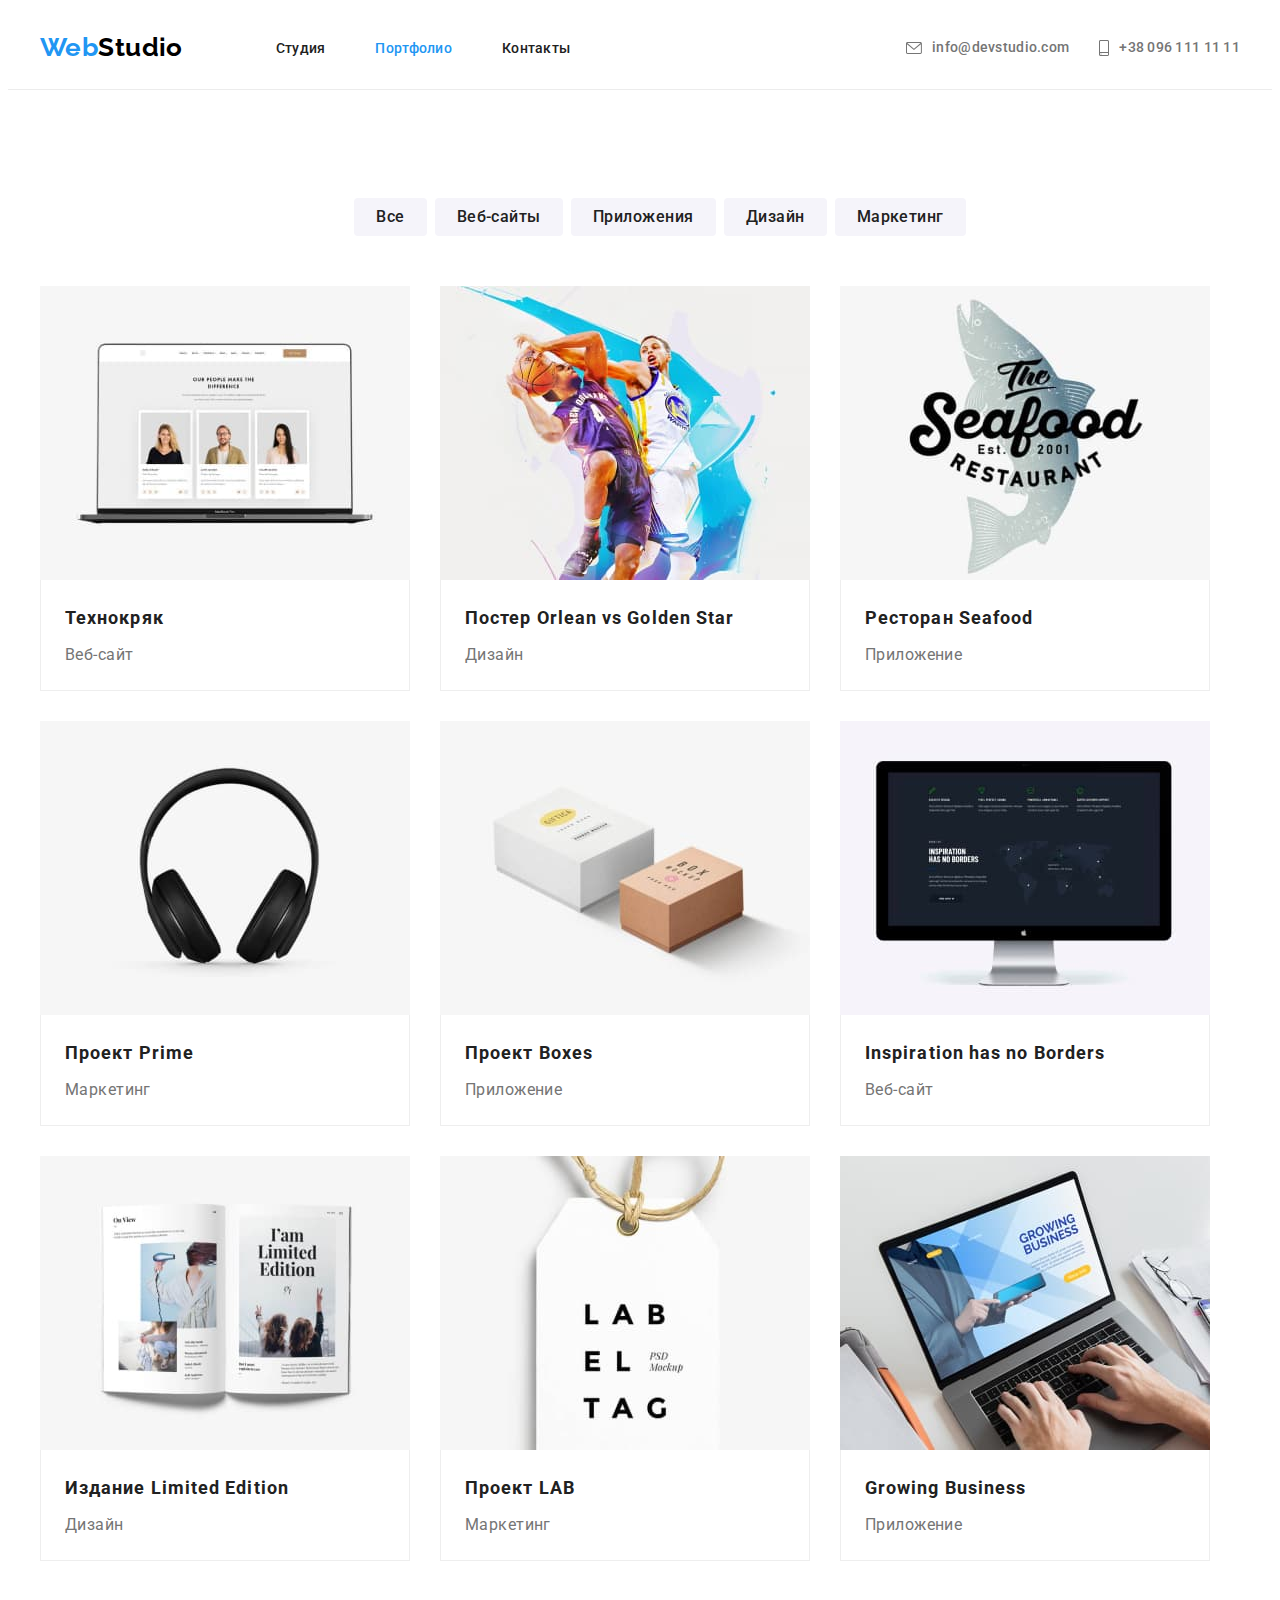
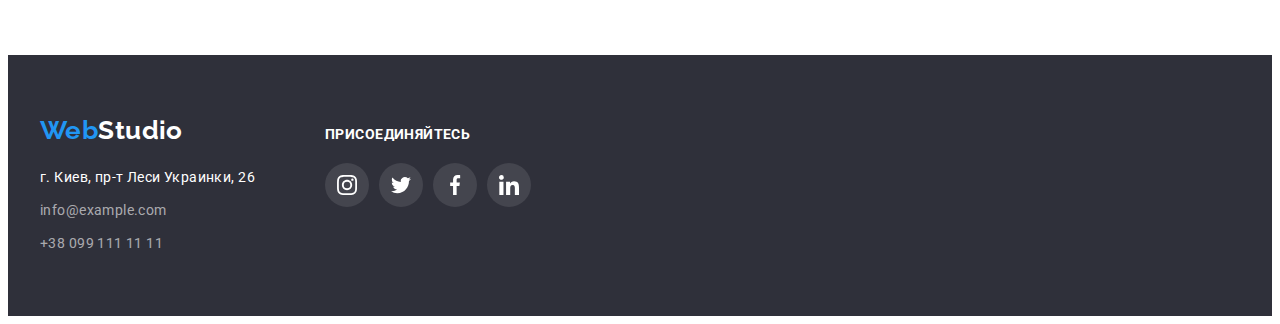
==== portfolio.html @ ef355567 "copy files" ====
<!DOCTYPE html>
<html lang="ru">

<head>
    <meta charset="UTF-8">
    <meta http-equiv="X-UA-Compatible" content="IE=edge">
    <meta name="viewport" content="width=device-width, initial-scale=1.0">
    <title>Document</title>
    <link rel="preconnect" href="https://fonts.googleapis.com">
<link rel="preconnect" href="https://fonts.gstatic.com" crossorigin>
<link href="https://fonts.googleapis.com/css2?family=Raleway:wght@700&family=Roboto:wght@400;500;700;900&display=swap" rel="stylesheet">
    <link rel="stylesheet" href="https://cdnjs.cloudflare.com/ajax/libs/modern-normalize/1.1.0/modern-normalize.min.css" integrity="sha512-wpPYUAdjBVSE4KJnH1VR1HeZfpl1ub8YT/NKx4PuQ5NmX2tKuGu6U/JRp5y+Y8XG2tV+wKQpNHVUX03MfMFn9Q==" crossorigin="anonymous" referrerpolicy="no-referrer" />
    <link rel="stylesheet" href="./css/style.css">
</head>

<body>
    <!-- HEADER -->
    <header>
        <div class="page-header container">
            <nav class="page-nav">
                <a href="./index.html" class="logo link"> <span class="logo-accent">Web</span>Studio</a>
                <ul class="menu list">
                    <li class="menu-item"><a href="./index.html" class="menu-link link">Студия</a> </li>
                    <li class="menu-item"><a href="./portfolio.html" class="menu-link link current">Портфолио</a></li>
                    <li class="menu-item"><a href="./index.html" class="menu-link link">Контакты</a></li>
                </ul>
            </nav>

            <ul class="contact-header list">
                <li class="contact-header-link"><a href="mailto:info@devstudio.com" class="contact-link link">
                    <svg class="contact-icon" width="16" height="12">
                        <use href="./images/icons.svg#envelope"></use>
                    </svg>
                    info@devstudio.com</a></li>
                <li class="contact-header-link"><a href="tel:+380961111111" class="contact-link link">
                    <svg class="contact-icon" width="10" height="16">
                        <use href="./images/icons.svg#smartphone" ></use>
                    </svg>
                    +38 096 111 11 11</a></li>
            </ul>
        </div>
    </header>

<!--------------------- MAIN ----------------->
    <main>
        <section class="portfolio section">
            <h1 class="visually-hidden">Портфолио</h1>

<!-------------- FILTER ------------------>
            <div class="container">
                <ul class="filter">
                    <li class="filter-item list">
                        <button type="button" class="filter-btn">Все</button>
                    </li>
                    <li class="filter-item list">
                        <button type="button" class="filter-btn">Веб-сайты</button>
                    </li>
                    <li class="filter-item list">
                        <button type="button" class="filter-btn">Приложения</button>
                    </li>
                    <li class="filter-item list">
                        <button type="button" class="filter-btn">Дизайн</button>
                    </li>
                    <li class="filter-item list">
                        <button type="button" class="filter-btn">Маркетинг</button>
                    </li>
                </ul>


<!--------- CARDS -------------------->

                <ul class="portfolio-cards list">
                    <li class="cards-item list">
                        <a class="card-item-link link" href="">
                            <img src="./portfolio-images/project1.jpg" alt="ноутбук" width="370">
                            <div class="cards-description">
                                <h2 class="cards-title">Технокряк</h2>
                                <p class="cards-sign">Веб-сайт</p>
                            </div>
                        </a>
                    </li>

                    <li class="cards-item list">
                        <a class="card-item-link link" href="">
                            <img src="./portfolio-images/project2.jpg" alt="баскетболисты" width="370">
                            <div class="cards-description">
                                <h2 class="cards-title">Постер <span lang="en">Orlean vs Golden Star</span> </h2>
                                <p class="cards-sign">Дизайн</p>
                            </div>
                        </a>
                    </li>

                    <li class="cards-item list">
                        <a class="card-item-link link" href="">
                            <img src="./portfolio-images/project3.jpg" alt="логотип рыбного ресторана" width="370">
                            <div class="cards-description">
                                <h2 class="cards-title">Ресторан <span lang="en">Seafood</span></h2>
                                <p class="cards-sign">Приложение</p>
                            </div>
                        </a>
                    </li>

                    <li class="cards-item list">
                        <a class="card-item-link link" href="">
                            <img src="./portfolio-images/project4.jpg" alt="наушники" width="370">
                            <div class="cards-description">
                                <h2 class="cards-title">Проект <span lang="en">Prime</span></h2>
                                <p class="cards-sign">Маркетинг</p>
                            </div>
                        </a>
                    </li>

                    <li class="cards-item list">
                        <a class="card-item-link link" href="">
                            <img src="./portfolio-images/project5.jpg" alt="две коробки" width="370">
                            <div class="cards-description">
                                <h2 class="cards-title">Проект <span lang="en">Boxes</span></h2>
                                <p class="cards-sign">Приложение</p>
                            </div>
                        </a>
                    </li>

                    <li class="cards-item list">
                        <a class="card-item-link link" href="">
                            <img src="./portfolio-images/project6.jpg" alt="монитор компьютера" width="370">
                            <div class="cards-description">
                                <h2 class="cards-title" lang="en">Inspiration has no Borders</h2>
                                <p class="cards-sign">Веб-сайт</p>
                            </div>
                        </a>
                    </li>

                    <li class="cards-item list">
                        <a class="card-item-link link" href="">
                            <img src="./portfolio-images/project7.jpg" alt="разворот журнала" width="370">
                            <div class="cards-description">
                                <h2 class="cards-title">Издание <span lang="en">Limited Edition</span></h2>
                                <p class="cards-sign">Дизайн</p>
                            </div>
                        </a>
                    </li>

                    <li class="cards-item list">
                        <a class="card-item-link link" href="">
                            <img src="./portfolio-images/project8.jpg" alt="бумажный ярлык" width="370">
                            <div class="cards-description">
                                <h2 class="cards-title">Проект <span lang="en">LAB</span></h2>
                                <p class="cards-sign">Маркетинг</p>
                            </div>
                        </a>
                    </li>

                    <li class="cards-item list">
                        <a class="card-item-link link" href="">
                            <img src="./portfolio-images/project9.jpg" alt="работа за ноутбуком" width="370">
                            <div class="cards-description">
                                <h2 class="cards-title" lang="en">Growing Business</h2>
                                <p class="cards-sign">Приложение</p>
                            </div>
                        </a>
                    </li>
                </ul>
            </div>
        </section>
        
    </main>

    <!-- FOOTER -->
    <footer class="footer">
        <div class="container">
            <div>
            <a href="./index.html" class="logo-footer link"> <span class="logo-accent">Web</span>Studio</a>
            <address>
                <ul class="footer-list list">
                    <li class="footer-item"><a class="adress link" href="https://goo.gl/maps/LRwirKpvr18zqSGr9" target="_blank" rel="noopener noreferrer">г. Киев, пр-т Леси Украинки, 26</a> </li>
                    <li class="footer-item"><a class="contact-footer link" href="mailto:info@example.com">info@example.com</a></li>
                    <li class="footer-item"><a class="contact-footer link" href="tel:+380991111111">+38 099 111 11 11</a></li>
                </ul>
            </address>
            </div>
            <div class="footer-invitation">
                <p class="footer-invitation-text">присоединяйтесь</p>
                <ul class="footer-social-list list">
                    <li class="footer-social-list-item">
                        <a class="footer-social-list-link link" href="">
                            <svg class="footer-social-list-icon" width="20" height="20">
                                <use href="./images/icons.svg#instagram"></use>
                            </svg>
                        </a> 
                    </li>
                    <li class="footer-social-list-item">
                        <a class="footer-social-list-link link" href="">
                            <svg class="footer-social-list-icon" width="20" height="20">
                                <use href="./images/icons.svg#twitter"></use>
                            </svg>
                        </a> 
                    </li>
                    <li class="footer-social-list-item">
                        <a class="footer-social-list-link link" href="">
                            <svg class="footer-social-list-icon" width="20" height="20">>
                                <use href="./images/icons.svg#facebook"></use>
                            </svg>
                        </a> 
                    </li>
                    <li class="footer-social-list-item">
                        <a class="footer-social-list-link link" href="">
                            <svg class="footer-social-list-icon" width="20" height="20">
                                <use href="./images/icons.svg#linkedin"></use>
                            </svg>
                        </a> 
                    </li>
                </ul>
            </div>
        </div>
    </footer>
</body>

</html>
---- css/style.css ----
:root {
  --title-text-color: #212121;
  --title-text-color-dark-bkg: #ffffff;
  --title-text-color-accent: #2196f3;
  --text-color: #757575;
  --text-color-dark-bkg: rgba(255, 255, 255, 0.6);
  --dark-background: #2f303a;
  --light-dark-background: #f5f4fa;
  --white-color: #ffffff;
  --black-color: #000000;
  --button-hover: #188ce8;
  --border-color: #eeeeee;
  --border-header: #ECECEC;
  --icon-color: #afb1b8;
}

body {
  font-family: "Roboto", sans-serif;
  font-size: 14px;
  letter-spacing: 0.03em;
  color: var(--text-color);
  background-color: var(--white-color);
}
h1,
h2,
h3,
h4,
p {
  margin: 0;
}

address {
  font-style: normal;
}
.ul,
ol {
  margin-top: 0;
  margin-bottom: 0;
  margin-left: 0;
}
.container {
  width: 1200px;
  margin: 0 auto;
  padding: 0 15px;
}
.visually-hidden {
  position: absolute;
  white-space: nowrap;
  width: 1px;
  height: 1px;
  overflow: hidden;
  border: 0;
  padding: 0;
  clip: rect(0 0 0 0);
  clip-path: inset(50%);
  margin: -1px;
}

button {
  display: block;
  margin: 0 auto;
  padding: 10px 32px;
  cursor: pointer;
  box-shadow: 0px 4px 4px rgb(0 0 0 / 15%);
  border: none;
  border-radius: 4px;
}

img {
  display: block;
  max-width: 100%;
  height: auto;
}

h2 {
  font-weight: 700;
  font-size: 36px;
  line-height: 1.17;
  color: var(--title-text-color);
}

.link {
  text-decoration: none;
  color: inherit;
  margin: 0;
}

.list {
  list-style: none;
  padding-left: 0;
  margin: 0;
}

.section {
  padding: 94px 0;
}

/* ----------COMPONENTS----------- */
.logo {
  font-family: "Raleway", sans-serif;
  font-weight: 700;
  font-size: 26px;
  line-height: 1.19;
  color: var(--black-color);
  margin-right: 93px;
  align-items: center;
  padding-top: 24px;
  padding-bottom: 24px;
}

.logo-accent {
  color: var(--title-text-color-accent);
}

/* -----------HEADER ------------*/
.page-header {
  display: flex;
  align-items: center;
  }

header {
border-bottom: 1px solid var(--border-header);
}
.page-nav {
  display: flex;
}

.menu {
  display: flex;
  padding-top: 32px;
  padding-bottom: 32px;
}

.menu-item:not(:last-child) {
  margin-right: 50px;
}

.menu-link {
  font-weight: 500;
  line-height: 1.14;
  letter-spacing: 0.02em;
  color: var(--title-text-color);
}

.contact-header {
  display: flex;
  margin-left: auto;
}

.contact-link {
  display: flex;
  align-items: center;
  font-weight: 500;
  line-height: 1.14;
  letter-spacing: 0.02em;
  color: var(--text-color);
  }

.contact-header-link:not(:last-child) {
  margin-right: 30px;
}
.menu-link:hover,
.menu-link:focus {
  color: var(--title-text-color-accent);
}

.contact-link:hover,
.contact-link:focus {
  color: var(--title-text-color-accent);
}

.contact-icon {
  margin-right: 10px;
  fill: currentColor;
}

.current {
  color: var(--title-text-color-accent);
}

/* -------HERO----------- */
.hero {
  background-color: #C4C4C4;
  box-shadow: 0px 4px 4px rgba(0, 0, 0, 0.25);
  padding: 200px 0;
  background-image: linear-gradient(rgba(47, 48, 58, 0.4), rgba(47, 48, 58, 0.4)), url("../images/hero-photo.jpg");
  background-size: cover;
  background-position: center;
  background-repeat: no-repeat;
  max-width: 1600px;
  height: 600px;
  margin: 0 auto;
  }

.hero-title {
text-align: center;
width: 696px;
margin-left: auto;
margin-right: auto;
font-weight: 900;
  font-size: 44px;
  line-height: 1.36;
  letter-spacing: 0.06em;
  text-transform: uppercase;
  color: var(--white-color);
}

.hero-btn {
  margin-top: 30px;
  font-family: inherit;
  font-weight: 700;
  font-size: 16px;
  line-height: 1.88;
  letter-spacing: 0.06em;
  color: var(--title-text-color-dark-bkg);
  background-color: var(--title-text-color-accent);
  text-shadow: 0px 4px 4px rgba(0, 0, 0, 0.25);
}

.hero-btn:hover,
.hero-btn:focus {
  background-color: var(--button-hover);
}

/* -------FEATURES--------------------------------*/

.features-icon {
  display: flex;
  justify-content: center;
  align-items: center;
  width: 270px;
  height: 120px;
  background-color: var(--light-dark-background);
  margin-bottom: 30px;
}

.features-list {
    display: flex;
}

.features-item {
    width: 270px;
}
.features-item:not(:last-child) {
margin-right: 30px;
}
.features-subtitle {
    margin-bottom: 10px;
    font-size: 14px;
  font-weight: 700;
  line-height: 1.14;
  text-transform: uppercase;
  color: var(--title-text-color);
}

.features-descriptions {
  font-size: 14px;
  line-height: 1.71;
  color: var(--text-color);
}

/* -----------------ACTIVITIES --------------*/
.activities {
padding-top: 0;
}
.activities-title {
    text-align: center;
    margin-bottom: 50px;
}
.activities-list {
    display: flex;
}

.activities-item:not(:last-child) {
    margin-right: 30px;
}
/* -----------------TEAM ---------------------*/

.team {
  background-color: var(--light-dark-background);
}

.team-title {
    text-align: center;
    margin-bottom: 50px;
}

.team-list {
    display: flex;
    flex-wrap: wrap;
    gap: 30px;
}
.team-card {
box-shadow: 0px 1px 3px rgba(0, 0, 0, 0.12), 0px 1px 1px rgba(0, 0, 0, 0.14), 0px 2px 1px rgba(0, 0, 0, 0.2);
border-radius: 0px 0px 4px 4px;
}

.team-item {
background-color: var(--white-color);
}

.team-description {
  padding-top: 30px;
  padding-bottom: 30px;
}
.team-name {
    text-align: center;
    margin-bottom: 10px;
  font-weight: 500;
  font-size: 16px;
  line-height: 1.19;
  color: var(--title-text-color);
}

.team-prof {
text-align: center;
  font-size: 16px;
  line-height: 1.19;
  color: var(--text-color);
  margin-bottom: 16px;
}

.social-list {
  display: flex;
  justify-content: center;
  gap: 10px;
}

.social-list-link {
  display: flex;
  justify-content: center;
  align-items: center;
  width: 44px;
  height: 44px;
  border-radius: 50%;
  background-color: var(--white-color);
  color: var(--icon-color);
}

.social-list-link:hover,
.social-list-link:focus {
  background-color: var(--title-text-color-accent);
  color: var(--white-color);
}

.social-list-icon {
  fill: currentColor;
}

/* ------------CLIENTS------------- */
.client-title {
  margin-bottom: 50px;
  text-align: center;
}
.client-list {
  display: flex;
  gap: 30px;
}

.client-link {
  display: flex;
    justify-content: center;
  align-items: center;
  width: 170px;
  height: 92px;
  border: 1px solid #AFB1B8;
  border-radius: 4px;
  color: var(--icon-color);
  }

.client-link:hover,
.client-link:focus {
  border: 1px solid var(--title-text-color-accent);
  color: var(--title-text-color-accent);
}
.client-icon {
width: 106px;
height: 60px;
fill: currentColor; 
}


/* --------------FOOTER--------------------- */
.logo-footer {
  display: block;
  color: var(--white-color);
  font-family: "Raleway", sans-serif;
  font-weight: 700;
  font-size: 26px;
  line-height: 1.19;
  margin-bottom: 20px;
}

.logo-footer>.logo-accent {
color: var(--title-text-color-accent);
}

.footer {
  background-color: var(--dark-background);
    padding-top: 60px;
    padding-bottom: 60px;
}

.footer>.container {
  display: flex;
  align-items: baseline;
}
.adress {
  line-height: 1.71;
  color: var(--white-color);
}


.footer-item:not(:last-child){
  padding-bottom: 9px;
}

.adress:hover,
.adress:focus {
  color: var(--title-text-color-accent);
}

.contact-footer {
  font-style: normal;
  line-height: 1.71;
  color: var(--text-color-dark-bkg);
}

.contact-footer:hover,
.contact-footer:focus {
  color: var(--title-text-color-accent);
}

.footer-invitation {
  margin-left: 70px;
  padding-top: 12px;
}

.footer-invitation-text {
  font-weight: 700;
line-height: 1.14;
text-transform: uppercase;
margin-bottom: 20px;
color: var(--title-text-color-dark-bkg);
}

.footer-social-list {
  display: flex;
  justify-content: center;
  gap: 10px;
}

.footer-social-list-link {
  display: flex;
  justify-content: center;
  align-items: center;
  width: 44px;
  height: 44px;
  border-radius: 50%;
  background-color: rgba(255, 255, 255, 0.1);
  color: var(--white-color);
}

.footer-social-list-link:hover,
.footer-social-list-link:focus {
  background-color: var(--title-text-color-accent);
}

.footer-social-list-icon {
  fill: currentColor;
}

/* --------------PORTFOLIO-FILTER ------------------*/

.filter {
    display: flex;
    justify-content: center;
    flex-wrap: wrap;
    gap: 8px;
    margin-bottom: 50px;
}


.filter-btn {
  font-family: inherit;
  font-weight: 500;
  font-size: 16px;
  line-height: 1.62;
  letter-spacing: 0.03em;
  color: var(--title-text-color);
  background-color: var(--light-dark-background);
  padding: 6px 22px;
  box-shadow: none;

}

.filter-btn:hover,
.filter-btn:focus {
  color: var(--white-color);
  background-color: var(--title-text-color-accent);
  box-shadow: 0px 3px 1px rgba(0, 0, 0, 0.1), 0px 1px 2px rgba(0, 0, 0, 0.08), 0px 2px 2px rgba(0, 0, 0, 0.12);
  text-shadow: 0px 4px 4px rgba(0, 0, 0, 0.25);
}

/* ------------------PORTFOLIO-CARDS---------------- */

.portfolio-cards {
    display: flex;
    flex-wrap: wrap;
    gap: 30px;
}

.card-item-link:hover,
.card-item-link:focus {
  display: block;
box-shadow: 0px 1px 1px rgba(0, 0, 0, 0.12), 0px 4px 4px rgba(0, 0, 0, 0.06), 1px 4px 6px rgba(0, 0, 0, 0.16);
}

.cards-title {
  font-weight: 700;
  font-size: 18px;
  line-height: 2;
  letter-spacing: 0.06em;
  color: var(--title-text-color);
}

.cards-sign {
  margin-top: 4px;
  font-size: 16px;
  line-height: 1.88;
  color: var(--text-color);
}

.cards-description {
padding: 20px 24px;
border-bottom: 1px solid var(--border-color);
border-left: 1px solid var(--border-color);
border-right: 1px solid var(--border-color);
}
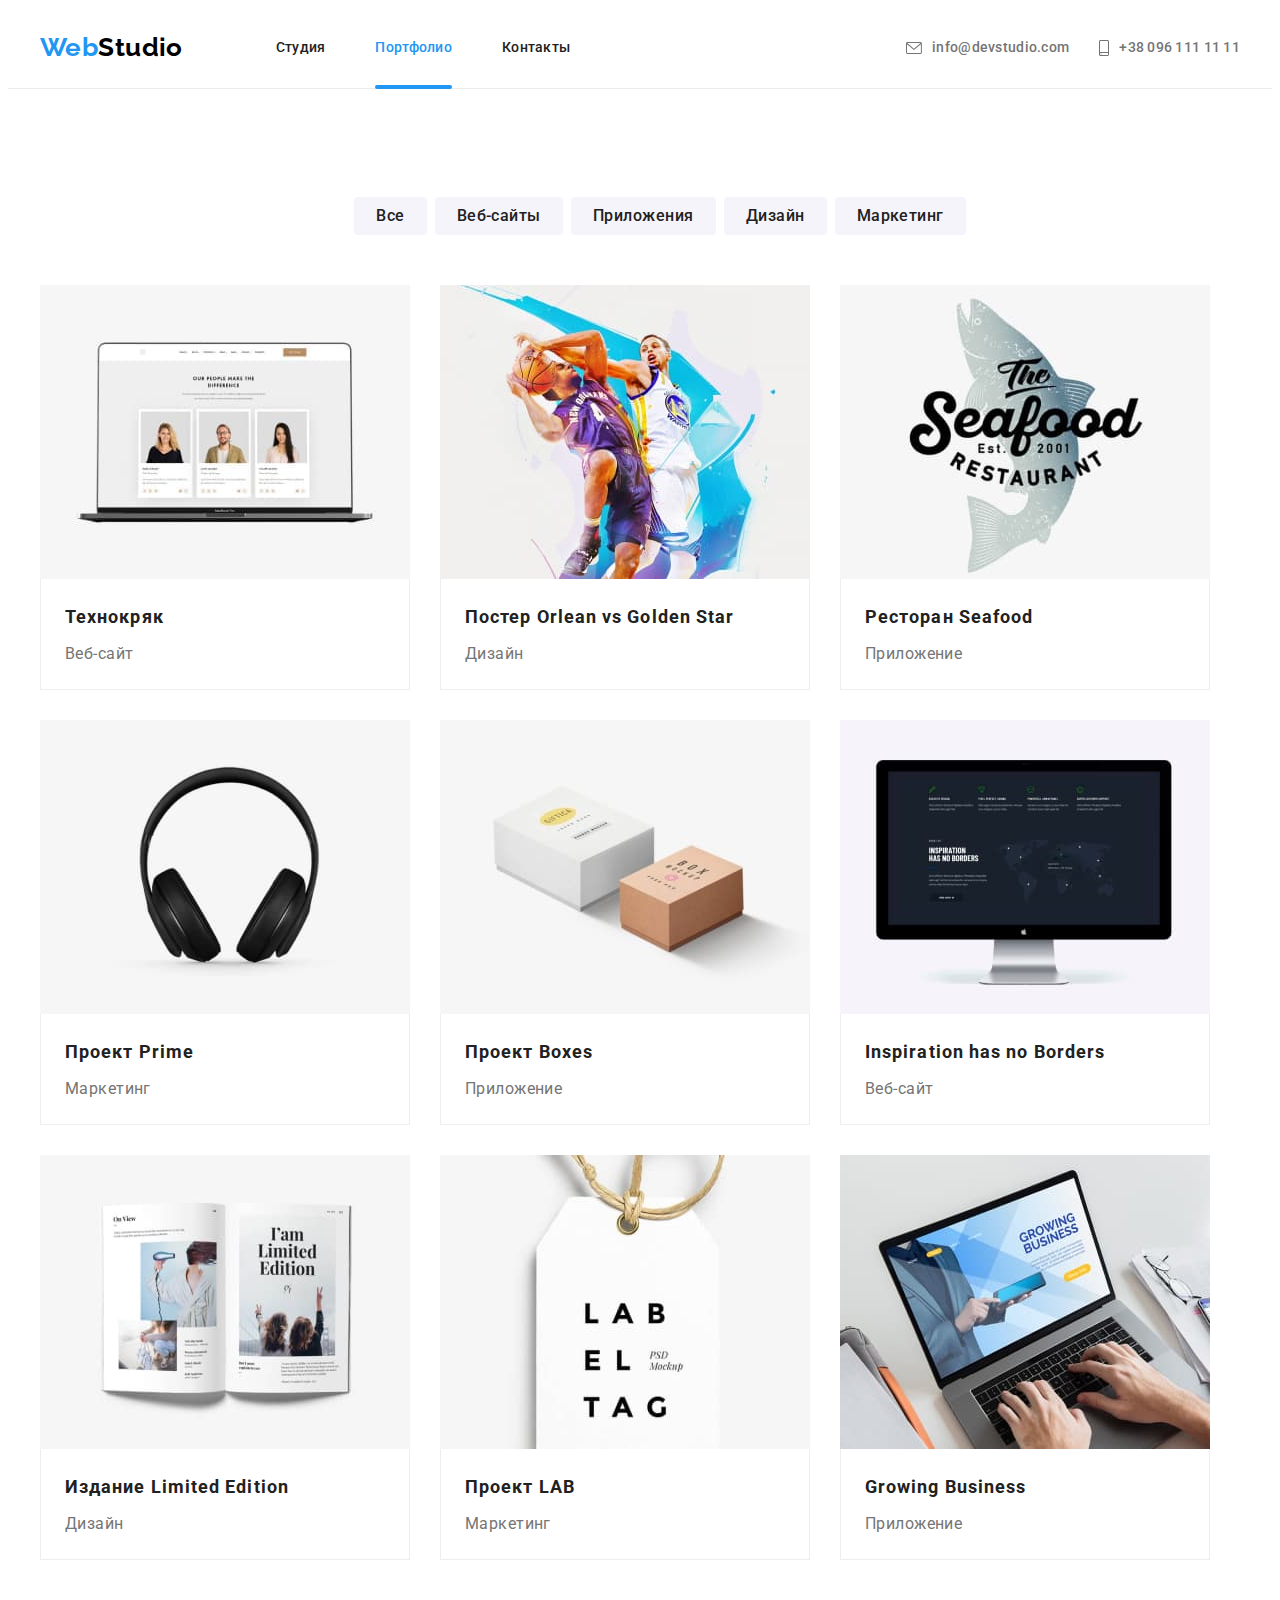
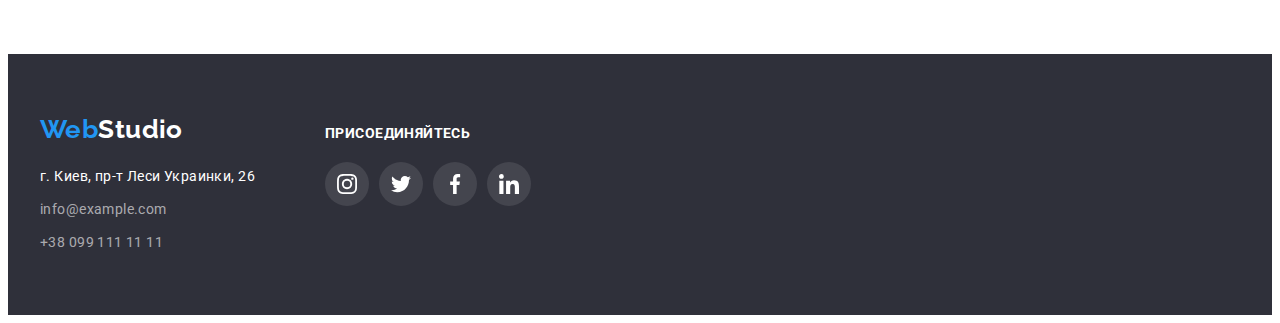
==== commit 20d3f39f: "add overlay" ====
--- a/portfolio.html
+++ b/portfolio.html
@@ -73,6 +73,7 @@
                     <li class="cards-item list">
                         <a class="card-item-link link" href="">
                             <img src="./portfolio-images/project1.jpg" alt="ноутбук" width="370">
+                            <p class="text-overlay">Ресурс предлагает комплексные предложения с разным уровнем функционала и сервисов. Все это позволит посетителю получить исчерпывающие сведения о компании или частном лице.</p>
                             <div class="cards-description">
                                 <h2 class="cards-title">Технокряк</h2>
                                 <p class="cards-sign">Веб-сайт</p>
@@ -83,6 +84,7 @@
                     <li class="cards-item list">
                         <a class="card-item-link link" href="">
                             <img src="./portfolio-images/project2.jpg" alt="баскетболисты" width="370">
+                            <p class="text-overlay">Ресурс предлагает комплексные предложения с разным уровнем функционала и сервисов. Все это позволит посетителю получить исчерпывающие сведения о компании или частном лице.</p>
                             <div class="cards-description">
                                 <h2 class="cards-title">Постер <span lang="en">Orlean vs Golden Star</span> </h2>
                                 <p class="cards-sign">Дизайн</p>
@@ -93,6 +95,7 @@
                     <li class="cards-item list">
                         <a class="card-item-link link" href="">
                             <img src="./portfolio-images/project3.jpg" alt="логотип рыбного ресторана" width="370">
+                            <p class="text-overlay">Ресурс предлагает комплексные предложения с разным уровнем функционала и сервисов. Все это позволит посетителю получить исчерпывающие сведения о компании или частном лице.</p>
                             <div class="cards-description">
                                 <h2 class="cards-title">Ресторан <span lang="en">Seafood</span></h2>
                                 <p class="cards-sign">Приложение</p>
@@ -103,6 +106,7 @@
                     <li class="cards-item list">
                         <a class="card-item-link link" href="">
                             <img src="./portfolio-images/project4.jpg" alt="наушники" width="370">
+                            <p class="text-overlay">Ресурс предлагает комплексные предложения с разным уровнем функционала и сервисов. Все это позволит посетителю получить исчерпывающие сведения о компании или частном лице.</p>
                             <div class="cards-description">
                                 <h2 class="cards-title">Проект <span lang="en">Prime</span></h2>
                                 <p class="cards-sign">Маркетинг</p>
@@ -113,6 +117,7 @@
                     <li class="cards-item list">
                         <a class="card-item-link link" href="">
                             <img src="./portfolio-images/project5.jpg" alt="две коробки" width="370">
+                            <p class="text-overlay">Ресурс предлагает комплексные предложения с разным уровнем функционала и сервисов. Все это позволит посетителю получить исчерпывающие сведения о компании или частном лице.</p>
                             <div class="cards-description">
                                 <h2 class="cards-title">Проект <span lang="en">Boxes</span></h2>
                                 <p class="cards-sign">Приложение</p>
@@ -123,6 +128,7 @@
                     <li class="cards-item list">
                         <a class="card-item-link link" href="">
                             <img src="./portfolio-images/project6.jpg" alt="монитор компьютера" width="370">
+                            <p class="text-overlay">Ресурс предлагает комплексные предложения с разным уровнем функционала и сервисов. Все это позволит посетителю получить исчерпывающие сведения о компании или частном лице.</p>
                             <div class="cards-description">
                                 <h2 class="cards-title" lang="en">Inspiration has no Borders</h2>
                                 <p class="cards-sign">Веб-сайт</p>
@@ -133,6 +139,7 @@
                     <li class="cards-item list">
                         <a class="card-item-link link" href="">
                             <img src="./portfolio-images/project7.jpg" alt="разворот журнала" width="370">
+                            <p class="text-overlay">Ресурс предлагает комплексные предложения с разным уровнем функционала и сервисов. Все это позволит посетителю получить исчерпывающие сведения о компании или частном лице.</p>
                             <div class="cards-description">
                                 <h2 class="cards-title">Издание <span lang="en">Limited Edition</span></h2>
                                 <p class="cards-sign">Дизайн</p>
@@ -143,6 +150,7 @@
                     <li class="cards-item list">
                         <a class="card-item-link link" href="">
                             <img src="./portfolio-images/project8.jpg" alt="бумажный ярлык" width="370">
+                            <p class="text-overlay">Ресурс предлагает комплексные предложения с разным уровнем функционала и сервисов. Все это позволит посетителю получить исчерпывающие сведения о компании или частном лице.</p>
                             <div class="cards-description">
                                 <h2 class="cards-title">Проект <span lang="en">LAB</span></h2>
                                 <p class="cards-sign">Маркетинг</p>
@@ -153,6 +161,7 @@
                     <li class="cards-item list">
                         <a class="card-item-link link" href="">
                             <img src="./portfolio-images/project9.jpg" alt="работа за ноутбуком" width="370">
+                            <p class="text-overlay">Ресурс предлагает комплексные предложения с разным уровнем функционала и сервисов. Все это позволит посетителю получить исчерпывающие сведения о компании или частном лице.</p>
                             <div class="cards-description">
                                 <h2 class="cards-title" lang="en">Growing Business</h2>
                                 <p class="cards-sign">Приложение</p>
--- a/css/style.css
+++ b/css/style.css
@@ -136,10 +136,13 @@
 }
 
 .menu-link {
+  position: relative;
+  display: block;
   font-weight: 500;
   line-height: 1.14;
   letter-spacing: 0.02em;
   color: var(--title-text-color);
+  transition: color 250ms cubic-bezier(0.4, 0, 0.2, 1);
 }
 
 .contact-header {
@@ -154,6 +157,7 @@
   line-height: 1.14;
   letter-spacing: 0.02em;
   color: var(--text-color);
+  transition: color 250ms cubic-bezier(0.4, 0, 0.2, 1);
   }
 
 .contact-header-link:not(:last-child) {
@@ -178,6 +182,16 @@
   color: var(--title-text-color-accent);
 }
 
+.current::after {
+  position: absolute;
+  content: "";
+  width: 100%;
+  height: 4px;
+  bottom: -33px;
+  left: 0;
+  border-radius: 2px;
+  background-color: var(--title-text-color-accent);
+}
 /* -------HERO----------- */
 .hero {
   background-color: #C4C4C4;
@@ -215,6 +229,7 @@
   color: var(--title-text-color-dark-bkg);
   background-color: var(--title-text-color-accent);
   text-shadow: 0px 4px 4px rgba(0, 0, 0, 0.25);
+  transition: background-color 250ms cubic-bezier(0.4, 0, 0.2, 1);
 }
 
 .hero-btn:hover,
@@ -273,6 +288,24 @@
 
 .activities-item:not(:last-child) {
     margin-right: 30px;
+}
+
+.activites-card {
+  position: relative;
+}
+.activiyies-card-description {
+  position: absolute;
+  bottom: 0;
+  width: 370px;
+  height: 70px;
+  padding-top: 27px;
+  padding-bottom: 27px;
+  font-weight: 700;
+line-height: 1.14;
+text-align: center;
+text-transform: uppercase;
+color: var(--title-text-color-dark-bkg);
+background-color: rgba(47, 48, 58, 0.8);
 }
 /* -----------------TEAM ---------------------*/
 
@@ -335,6 +368,7 @@
   border-radius: 50%;
   background-color: var(--white-color);
   color: var(--icon-color);
+  transition: color 250ms cubic-bezier(0.4, 0, 0.2, 1), background-color 250ms cubic-bezier(0.4, 0, 0.2, 1);
 }
 
 .social-list-link:hover,
@@ -366,6 +400,7 @@
   border: 1px solid #AFB1B8;
   border-radius: 4px;
   color: var(--icon-color);
+  transition: color 250ms cubic-bezier(0.4, 0, 0.2, 1), border 250ms cubic-bezier(0.4, 0, 0.2, 1);
   }
 
 .client-link:hover,
@@ -408,6 +443,7 @@
 .adress {
   line-height: 1.71;
   color: var(--white-color);
+  transition: color 250ms cubic-bezier(0.4, 0, 0.2, 1);
 }
 
 
@@ -424,6 +460,7 @@
   font-style: normal;
   line-height: 1.71;
   color: var(--text-color-dark-bkg);
+  transition: color 250ms cubic-bezier(0.4, 0, 0.2, 1);
 }
 
 .contact-footer:hover,
@@ -459,6 +496,7 @@
   border-radius: 50%;
   background-color: rgba(255, 255, 255, 0.1);
   color: var(--white-color);
+  transition: background-color 250ms cubic-bezier(0.4, 0, 0.2, 1);
 }
 
 .footer-social-list-link:hover,
@@ -491,7 +529,7 @@
   background-color: var(--light-dark-background);
   padding: 6px 22px;
   box-shadow: none;
-
+  transition: background-color 250ms cubic-bezier(0.4, 0, 0.2, 1), color 250ms cubic-bezier(0.4, 0, 0.2, 1), box-shadow 250ms cubic-bezier(0.4, 0, 0.2, 1), text-shadow 250ms cubic-bezier(0.4, 0, 0.2, 1);
 }
 
 .filter-btn:hover,
@@ -510,6 +548,37 @@
     gap: 30px;
 }
 
+.cards-item {
+  position: relative;
+    overflow: hidden;
+}
+
+.text-overlay {
+  position: absolute;
+  top: 0;
+  left: 0;
+  width: 100%;
+  height: 294px;
+  padding-top: 63px;
+  padding-bottom: 63px;
+  padding-left: 24px;
+  padding-right: 24px;
+  font-size: 18px;
+  line-height: 1.56;
+  color: var(--white-color);
+  background-color: rgba(33, 150, 243, 0.9);
+  transform: translateY(calc(100% + 113px));
+  transition: transform 250ms cubic-bezier(0.4, 0, 0.2, 1);
+}
+
+.cards-item:hover .text-overlay {
+  transform: translateY(0);
+}
+.card-item-link {
+  /* position: relative; */
+
+transition: box-shadow 250ms cubic-bezier(0.4, 0, 0.2, 1);
+}
 .card-item-link:hover,
 .card-item-link:focus {
   display: block;
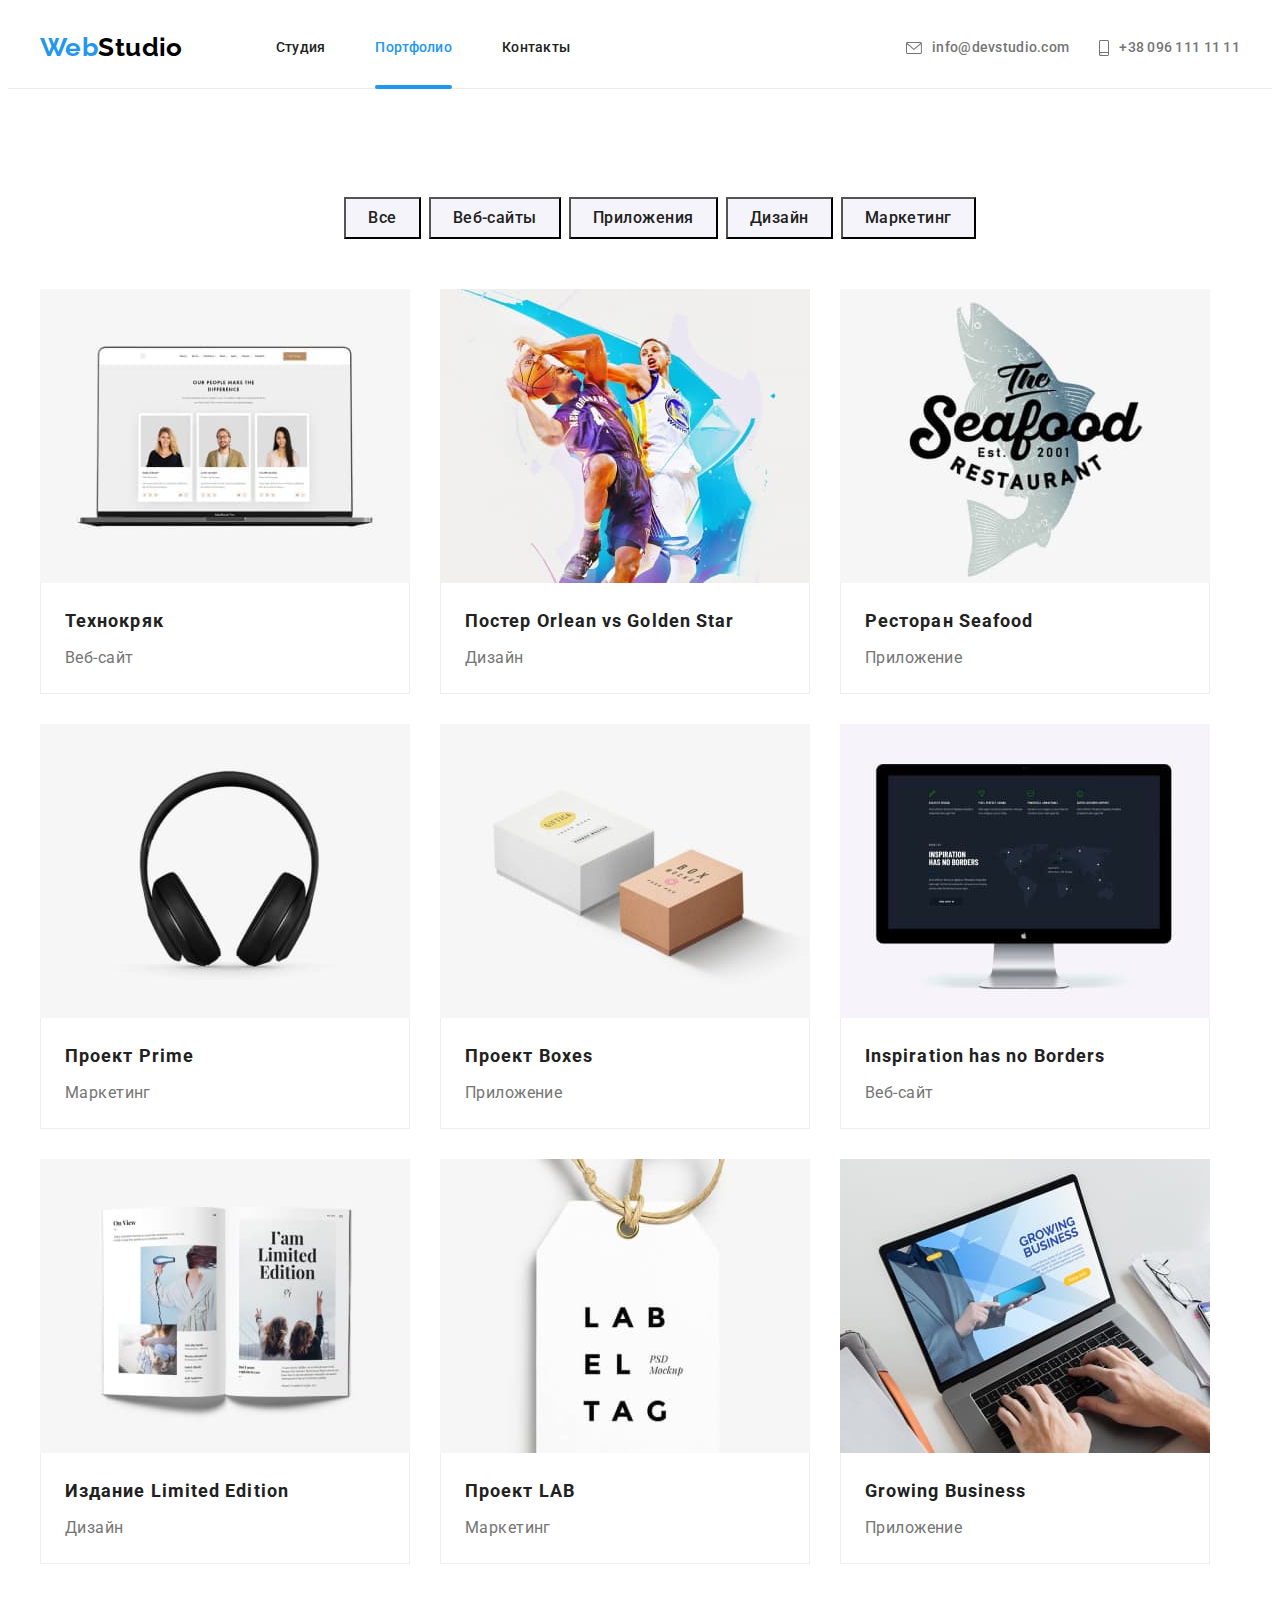
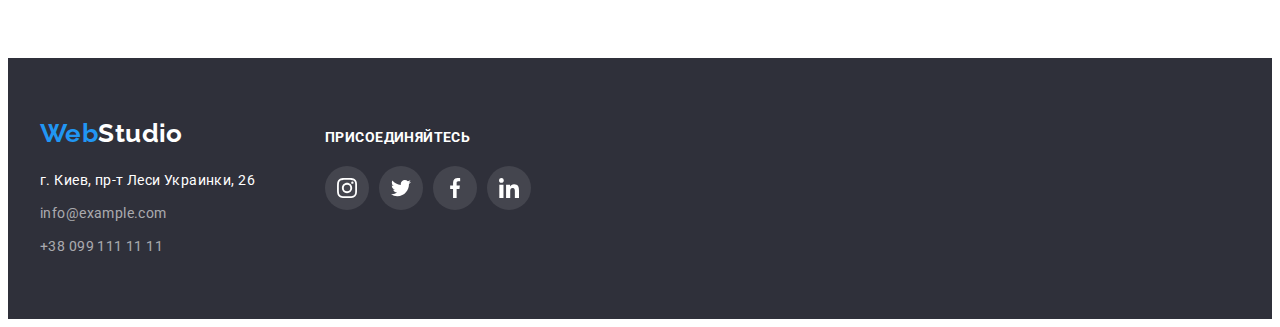
==== commit 4b01c20f: "add modal window" ====
--- a/portfolio.html
+++ b/portfolio.html
@@ -14,6 +14,7 @@
 </head>
 
 <body>
+
     <!-- HEADER -->
     <header>
         <div class="page-header container">
--- a/css/style.css
+++ b/css/style.css
@@ -12,6 +12,7 @@
   --border-color: #eeeeee;
   --border-header: #ECECEC;
   --icon-color: #afb1b8;
+  --transition-dur-func: 250ms cubic-bezier(0.4, 0, 0.2, 1);
 }
 
 body {
@@ -57,13 +58,7 @@
 }
 
 button {
-  display: block;
-  margin: 0 auto;
-  padding: 10px 32px;
-  cursor: pointer;
-  box-shadow: 0px 4px 4px rgb(0 0 0 / 15%);
-  border: none;
-  border-radius: 4px;
+cursor: pointer;
 }
 
 img {
@@ -112,6 +107,63 @@
   color: var(--title-text-color-accent);
 }
 
+/* --------MODAL----------- */
+.backdrop {
+  position: fixed;
+  z-index: 100;
+  top: 0;
+  left: 0;
+  width: 100%;
+  height: 100%;
+  background-color: rgba(0, 0, 0, 0.2);
+}
+.backdrop.is-hidden {
+  visibility: hidden;
+  opacity: 0;
+  pointer-events: none;
+}
+.modal {
+  position: absolute;
+  top: 50%;
+  left: 50%;
+  transform: translate(-50%, -50%);
+  min-height: 580px;
+  min-width: 528px;
+  background-color: var(--white-color);
+  border-color: var(--white-color);
+  box-shadow: 0px 1px 3px rgba(0, 0, 0, 0.12), 0px 1px 1px rgba(0, 0, 0, 0.14), 0px 2px 1px rgba(0, 0, 0, 0.2);
+  border-radius: 4px;
+}
+
+.close-btn {
+  display: flex;
+  justify-content: center;
+  align-items: center;
+  position: absolute;
+  top: 8px;
+  right: 8px;
+  width: 30px;
+  height: 30px;
+  padding: 0;
+  border-radius: 15px;
+  border: 1px solid rgba(0, 0, 0, 0.1);
+  background-color: transparent;
+  transition: border-color var(--transition-dur-func);
+}
+
+.close-btn:hover,
+.close-btn:focus {
+  border-color: var(--button-hover);
+}
+
+.close-btn:hover .icon-close,
+.close-btn:focus .icon-close {
+  fill: var(--button-hover);
+}
+.icon-close {
+  fill: var(--black-color);
+  transition: fill var(--transition-dur-func);
+}
 /* -----------HEADER ------------*/
 .page-header {
   display: flex;
@@ -142,7 +194,7 @@
   line-height: 1.14;
   letter-spacing: 0.02em;
   color: var(--title-text-color);
-  transition: color 250ms cubic-bezier(0.4, 0, 0.2, 1);
+  transition: color var(--transition-dur-func);
 }
 
 .contact-header {
@@ -157,7 +209,7 @@
   line-height: 1.14;
   letter-spacing: 0.02em;
   color: var(--text-color);
-  transition: color 250ms cubic-bezier(0.4, 0, 0.2, 1);
+  transition: color var(--transition-dur-func);
   }
 
 .contact-header-link:not(:last-child) {
@@ -220,7 +272,13 @@
 }
 
 .hero-btn {
-  margin-top: 30px;
+    display: block;
+  margin: 30px auto 0;
+  padding: 10px 32px;
+  cursor: pointer;
+  box-shadow: 0px 4px 4px rgb(0 0 0 / 15%);
+  border: none;
+  border-radius: 4px;
   font-family: inherit;
   font-weight: 700;
   font-size: 16px;
@@ -229,7 +287,7 @@
   color: var(--title-text-color-dark-bkg);
   background-color: var(--title-text-color-accent);
   text-shadow: 0px 4px 4px rgba(0, 0, 0, 0.25);
-  transition: background-color 250ms cubic-bezier(0.4, 0, 0.2, 1);
+  transition: background-color var(--transition-dur-func);
 }
 
 .hero-btn:hover,
@@ -368,7 +426,7 @@
   border-radius: 50%;
   background-color: var(--white-color);
   color: var(--icon-color);
-  transition: color 250ms cubic-bezier(0.4, 0, 0.2, 1), background-color 250ms cubic-bezier(0.4, 0, 0.2, 1);
+  transition: color var(--transition-dur-func), background-color var(--transition-dur-func);
 }
 
 .social-list-link:hover,
@@ -400,7 +458,7 @@
   border: 1px solid #AFB1B8;
   border-radius: 4px;
   color: var(--icon-color);
-  transition: color 250ms cubic-bezier(0.4, 0, 0.2, 1), border 250ms cubic-bezier(0.4, 0, 0.2, 1);
+  transition: color var(--transition-dur-func), border var(--transition-dur-func);
   }
 
 .client-link:hover,
@@ -443,7 +501,7 @@
 .adress {
   line-height: 1.71;
   color: var(--white-color);
-  transition: color 250ms cubic-bezier(0.4, 0, 0.2, 1);
+  transition: color var(--transition-dur-func);
 }
 
 
@@ -460,7 +518,7 @@
   font-style: normal;
   line-height: 1.71;
   color: var(--text-color-dark-bkg);
-  transition: color 250ms cubic-bezier(0.4, 0, 0.2, 1);
+  transition: color var(--transition-dur-func);
 }
 
 .contact-footer:hover,
@@ -496,7 +554,7 @@
   border-radius: 50%;
   background-color: rgba(255, 255, 255, 0.1);
   color: var(--white-color);
-  transition: background-color 250ms cubic-bezier(0.4, 0, 0.2, 1);
+  transition: background-color var(--transition-dur-func);
 }
 
 .footer-social-list-link:hover,
@@ -529,7 +587,7 @@
   background-color: var(--light-dark-background);
   padding: 6px 22px;
   box-shadow: none;
-  transition: background-color 250ms cubic-bezier(0.4, 0, 0.2, 1), color 250ms cubic-bezier(0.4, 0, 0.2, 1), box-shadow 250ms cubic-bezier(0.4, 0, 0.2, 1), text-shadow 250ms cubic-bezier(0.4, 0, 0.2, 1);
+  transition: background-color var(--transition-dur-func), color 2var(--transition-dur-func), box-shadow var(--transition-dur-func), text-shadow var(--transition-dur-func);
 }
 
 .filter-btn:hover,
@@ -568,7 +626,7 @@
   color: var(--white-color);
   background-color: rgba(33, 150, 243, 0.9);
   transform: translateY(calc(100% + 113px));
-  transition: transform 250ms cubic-bezier(0.4, 0, 0.2, 1);
+  transition: transform var(--transition-dur-func);
 }
 
 .cards-item:hover .text-overlay {
@@ -577,7 +635,7 @@
 .card-item-link {
   /* position: relative; */
 
-transition: box-shadow 250ms cubic-bezier(0.4, 0, 0.2, 1);
+transition: box-shadow var(--transition-dur-func);
 }
 .card-item-link:hover,
 .card-item-link:focus {
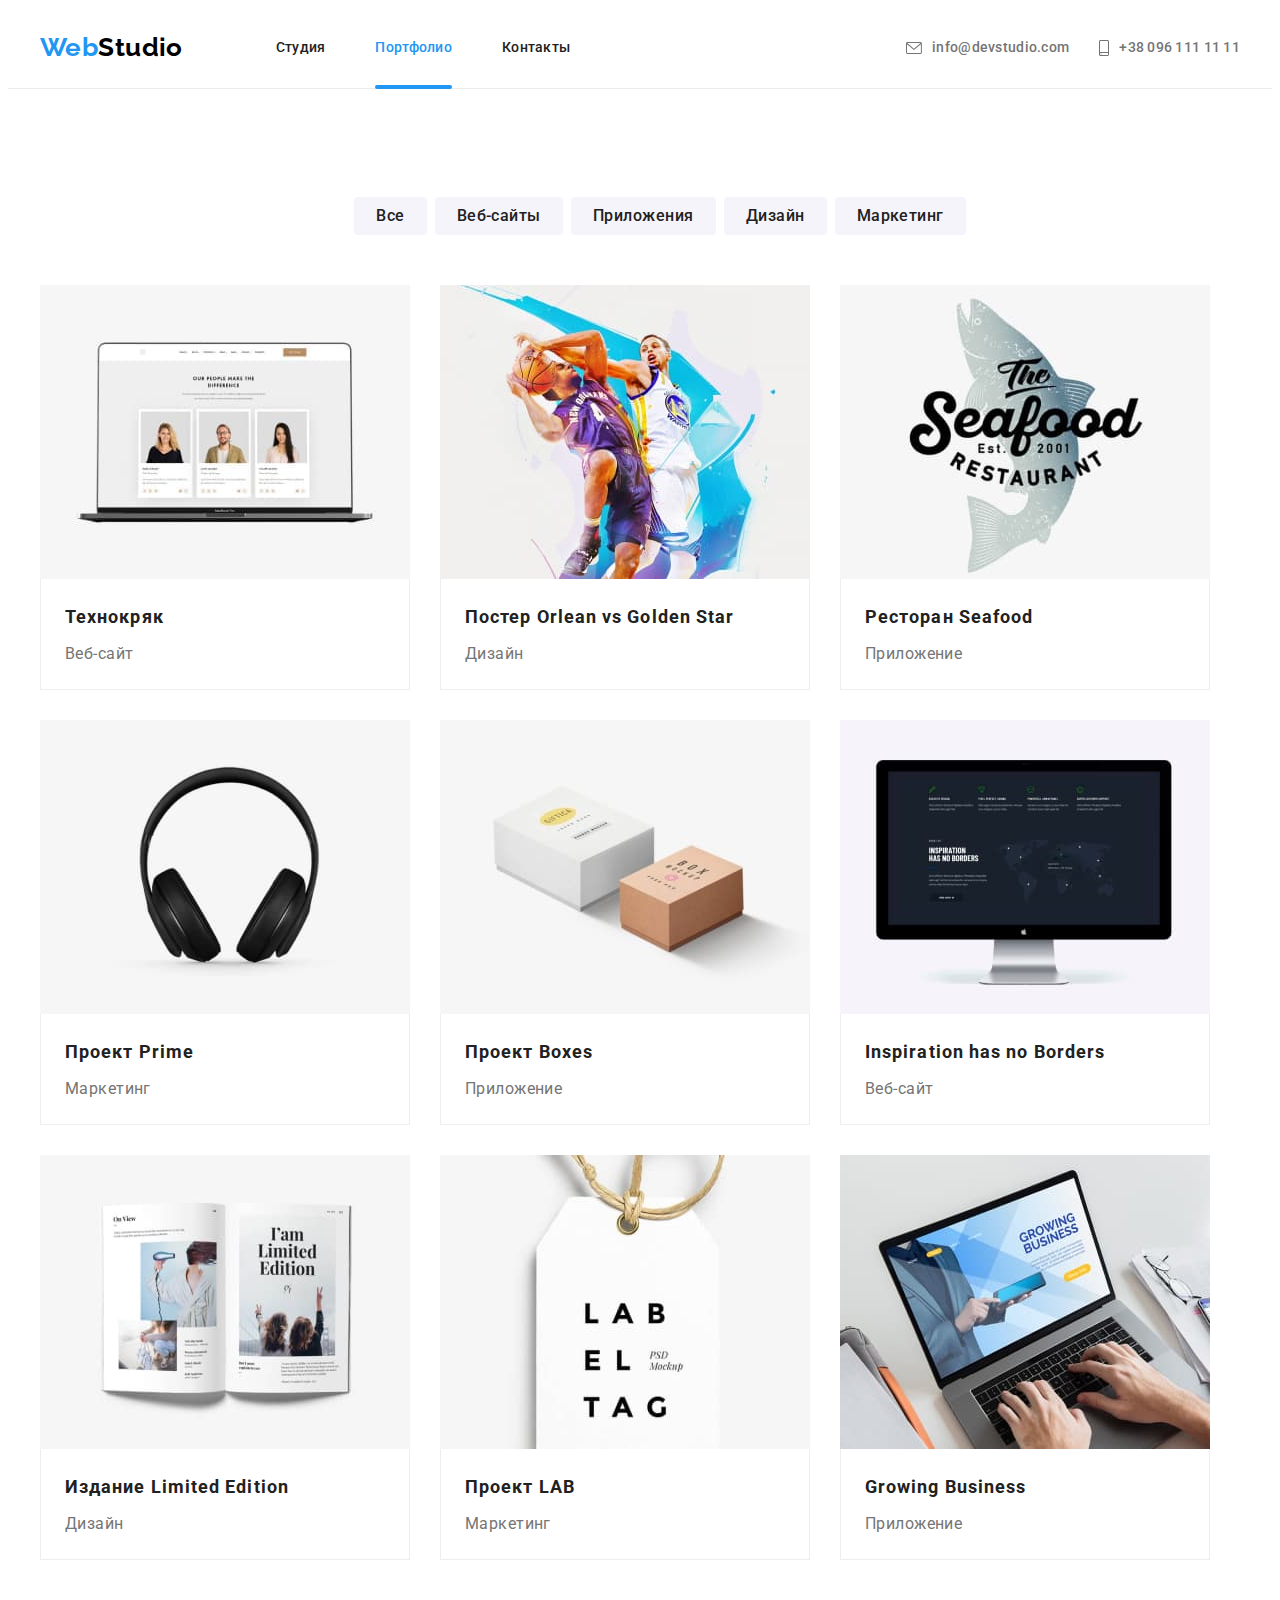
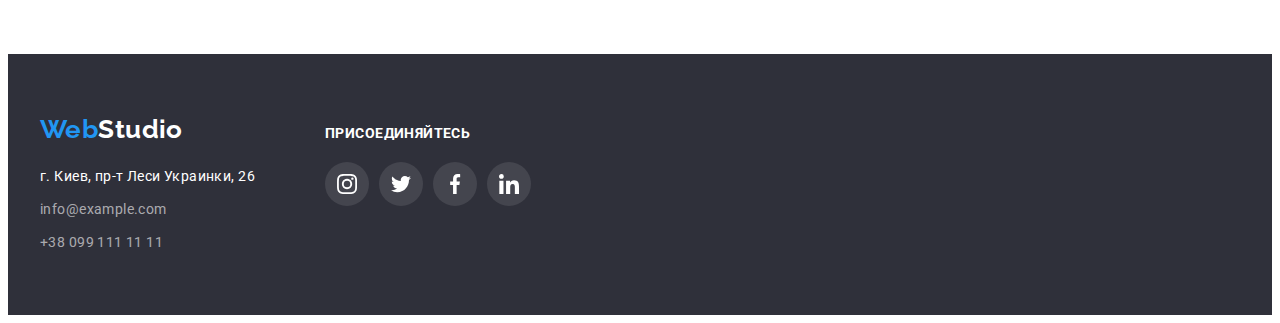
==== commit e639fb1b: "after control" ====
--- a/portfolio.html
+++ b/portfolio.html
@@ -72,9 +72,11 @@
 
                 <ul class="portfolio-cards list">
                     <li class="cards-item list">
-                        <a class="card-item-link link" href="">
+                        <a class="cards-item-link link" href="">
+                            <div class="cards-overlay">
                             <img src="./portfolio-images/project1.jpg" alt="ноутбук" width="370">
                             <p class="text-overlay">Ресурс предлагает комплексные предложения с разным уровнем функционала и сервисов. Все это позволит посетителю получить исчерпывающие сведения о компании или частном лице.</p>
+                            </div>
                             <div class="cards-description">
                                 <h2 class="cards-title">Технокряк</h2>
                                 <p class="cards-sign">Веб-сайт</p>
@@ -83,9 +85,11 @@
                     </li>
 
                     <li class="cards-item list">
-                        <a class="card-item-link link" href="">
+                        <a class="cards-item-link link" href="">
+                            <div class="cards-overlay">
                             <img src="./portfolio-images/project2.jpg" alt="баскетболисты" width="370">
                             <p class="text-overlay">Ресурс предлагает комплексные предложения с разным уровнем функционала и сервисов. Все это позволит посетителю получить исчерпывающие сведения о компании или частном лице.</p>
+                            </div>
                             <div class="cards-description">
                                 <h2 class="cards-title">Постер <span lang="en">Orlean vs Golden Star</span> </h2>
                                 <p class="cards-sign">Дизайн</p>
@@ -94,9 +98,11 @@
                     </li>
 
                     <li class="cards-item list">
-                        <a class="card-item-link link" href="">
+                        <a class="cards-item-link link" href="">
+                            <div class="cards-overlay">
                             <img src="./portfolio-images/project3.jpg" alt="логотип рыбного ресторана" width="370">
                             <p class="text-overlay">Ресурс предлагает комплексные предложения с разным уровнем функционала и сервисов. Все это позволит посетителю получить исчерпывающие сведения о компании или частном лице.</p>
+                            </div>
                             <div class="cards-description">
                                 <h2 class="cards-title">Ресторан <span lang="en">Seafood</span></h2>
                                 <p class="cards-sign">Приложение</p>
@@ -105,9 +111,11 @@
                     </li>
 
                     <li class="cards-item list">
-                        <a class="card-item-link link" href="">
+                        <a class="cards-item-link link" href="">
+                            <div class="cards-overlay">
                             <img src="./portfolio-images/project4.jpg" alt="наушники" width="370">
                             <p class="text-overlay">Ресурс предлагает комплексные предложения с разным уровнем функционала и сервисов. Все это позволит посетителю получить исчерпывающие сведения о компании или частном лице.</p>
+                            </div>
                             <div class="cards-description">
                                 <h2 class="cards-title">Проект <span lang="en">Prime</span></h2>
                                 <p class="cards-sign">Маркетинг</p>
@@ -116,9 +124,11 @@
                     </li>
 
                     <li class="cards-item list">
-                        <a class="card-item-link link" href="">
+                        <a class="cards-item-link link" href="">
+                            <div class="cards-overlay">
                             <img src="./portfolio-images/project5.jpg" alt="две коробки" width="370">
                             <p class="text-overlay">Ресурс предлагает комплексные предложения с разным уровнем функционала и сервисов. Все это позволит посетителю получить исчерпывающие сведения о компании или частном лице.</p>
+                            </div>
                             <div class="cards-description">
                                 <h2 class="cards-title">Проект <span lang="en">Boxes</span></h2>
                                 <p class="cards-sign">Приложение</p>
@@ -127,9 +137,11 @@
                     </li>
 
                     <li class="cards-item list">
-                        <a class="card-item-link link" href="">
+                        <a class="cards-item-link link" href="">
+                            <div class="cards-overlay">
                             <img src="./portfolio-images/project6.jpg" alt="монитор компьютера" width="370">
                             <p class="text-overlay">Ресурс предлагает комплексные предложения с разным уровнем функционала и сервисов. Все это позволит посетителю получить исчерпывающие сведения о компании или частном лице.</p>
+                            </div>
                             <div class="cards-description">
                                 <h2 class="cards-title" lang="en">Inspiration has no Borders</h2>
                                 <p class="cards-sign">Веб-сайт</p>
@@ -138,9 +150,11 @@
                     </li>
 
                     <li class="cards-item list">
-                        <a class="card-item-link link" href="">
+                        <a class="cards-item-link link" href="">
+                            <div class="cards-overlay">
                             <img src="./portfolio-images/project7.jpg" alt="разворот журнала" width="370">
                             <p class="text-overlay">Ресурс предлагает комплексные предложения с разным уровнем функционала и сервисов. Все это позволит посетителю получить исчерпывающие сведения о компании или частном лице.</p>
+                            </div>
                             <div class="cards-description">
                                 <h2 class="cards-title">Издание <span lang="en">Limited Edition</span></h2>
                                 <p class="cards-sign">Дизайн</p>
@@ -149,9 +163,11 @@
                     </li>
 
                     <li class="cards-item list">
-                        <a class="card-item-link link" href="">
+                        <a class="cards-item-link link" href="">
+                            <div class="cards-overlay">
                             <img src="./portfolio-images/project8.jpg" alt="бумажный ярлык" width="370">
                             <p class="text-overlay">Ресурс предлагает комплексные предложения с разным уровнем функционала и сервисов. Все это позволит посетителю получить исчерпывающие сведения о компании или частном лице.</p>
+                            </div>
                             <div class="cards-description">
                                 <h2 class="cards-title">Проект <span lang="en">LAB</span></h2>
                                 <p class="cards-sign">Маркетинг</p>
@@ -160,9 +176,11 @@
                     </li>
 
                     <li class="cards-item list">
-                        <a class="card-item-link link" href="">
+                        <a class="cards-item-link link" href="">
+                            <div class="cards-overlay">
                             <img src="./portfolio-images/project9.jpg" alt="работа за ноутбуком" width="370">
                             <p class="text-overlay">Ресурс предлагает комплексные предложения с разным уровнем функционала и сервисов. Все это позволит посетителю получить исчерпывающие сведения о компании или частном лице.</p>
+                            </div>
                             <div class="cards-description">
                                 <h2 class="cards-title" lang="en">Growing Business</h2>
                                 <p class="cards-sign">Приложение</p>
--- a/css/style.css
+++ b/css/style.css
@@ -116,6 +116,9 @@
   width: 100%;
   height: 100%;
   background-color: rgba(0, 0, 0, 0.2);
+  opacity: 1;
+  visibility: visible;
+  transition: opacity var(--transition-dur-func), visibility var(--transition-dur-func);
 }
 .backdrop.is-hidden {
   visibility: hidden;
@@ -275,7 +278,6 @@
     display: block;
   margin: 30px auto 0;
   padding: 10px 32px;
-  cursor: pointer;
   box-shadow: 0px 4px 4px rgb(0 0 0 / 15%);
   border: none;
   border-radius: 4px;
@@ -348,19 +350,20 @@
     margin-right: 30px;
 }
 
-.activites-card {
+.activities-card {
   position: relative;
-}
-.activiyies-card-description {
+
+}
+.activities-card-description {
   position: absolute;
+  display: flex;
+  justify-content: center;
+  align-items: center;
   bottom: 0;
-  width: 370px;
+  width: 100%;
   height: 70px;
-  padding-top: 27px;
-  padding-bottom: 27px;
   font-weight: 700;
 line-height: 1.14;
-text-align: center;
 text-transform: uppercase;
 color: var(--title-text-color-dark-bkg);
 background-color: rgba(47, 48, 58, 0.8);
@@ -578,6 +581,12 @@
 
 
 .filter-btn {
+  display: block;
+  margin: 0 auto 0;
+  padding: 10px 32px;
+  box-shadow: 0px 4px 4px rgb(0 0 0 / 15%);
+  border: none;
+  border-radius: 4px;
   font-family: inherit;
   font-weight: 500;
   font-size: 16px;
@@ -587,7 +596,7 @@
   background-color: var(--light-dark-background);
   padding: 6px 22px;
   box-shadow: none;
-  transition: background-color var(--transition-dur-func), color 2var(--transition-dur-func), box-shadow var(--transition-dur-func), text-shadow var(--transition-dur-func);
+  transition: background-color var(--transition-dur-func), color var(--transition-dur-func), box-shadow var(--transition-dur-func), text-shadow var(--transition-dur-func);
 }
 
 .filter-btn:hover,
@@ -606,7 +615,7 @@
     gap: 30px;
 }
 
-.cards-item {
+.cards-overlay {
   position: relative;
     overflow: hidden;
 }
@@ -616,7 +625,8 @@
   top: 0;
   left: 0;
   width: 100%;
-  height: 294px;
+  height: 100%;
+  overflow: auto;
   padding-top: 63px;
   padding-bottom: 63px;
   padding-left: 24px;
@@ -625,21 +635,20 @@
   line-height: 1.56;
   color: var(--white-color);
   background-color: rgba(33, 150, 243, 0.9);
-  transform: translateY(calc(100% + 113px));
+  transform: translateY(100%);
   transition: transform var(--transition-dur-func);
 }
 
-.cards-item:hover .text-overlay {
+.cards-item-link:hover .text-overlay,
+.cards-item-link:focus .text-overlay {
   transform: translateY(0);
 }
-.card-item-link {
-  /* position: relative; */
-
+.cards-item-link {
+  display: block;
 transition: box-shadow var(--transition-dur-func);
 }
-.card-item-link:hover,
-.card-item-link:focus {
-  display: block;
+.cards-item-link:hover,
+.cards-item-link:focus {
 box-shadow: 0px 1px 1px rgba(0, 0, 0, 0.12), 0px 4px 4px rgba(0, 0, 0, 0.06), 1px 4px 6px rgba(0, 0, 0, 0.16);
 }
 
